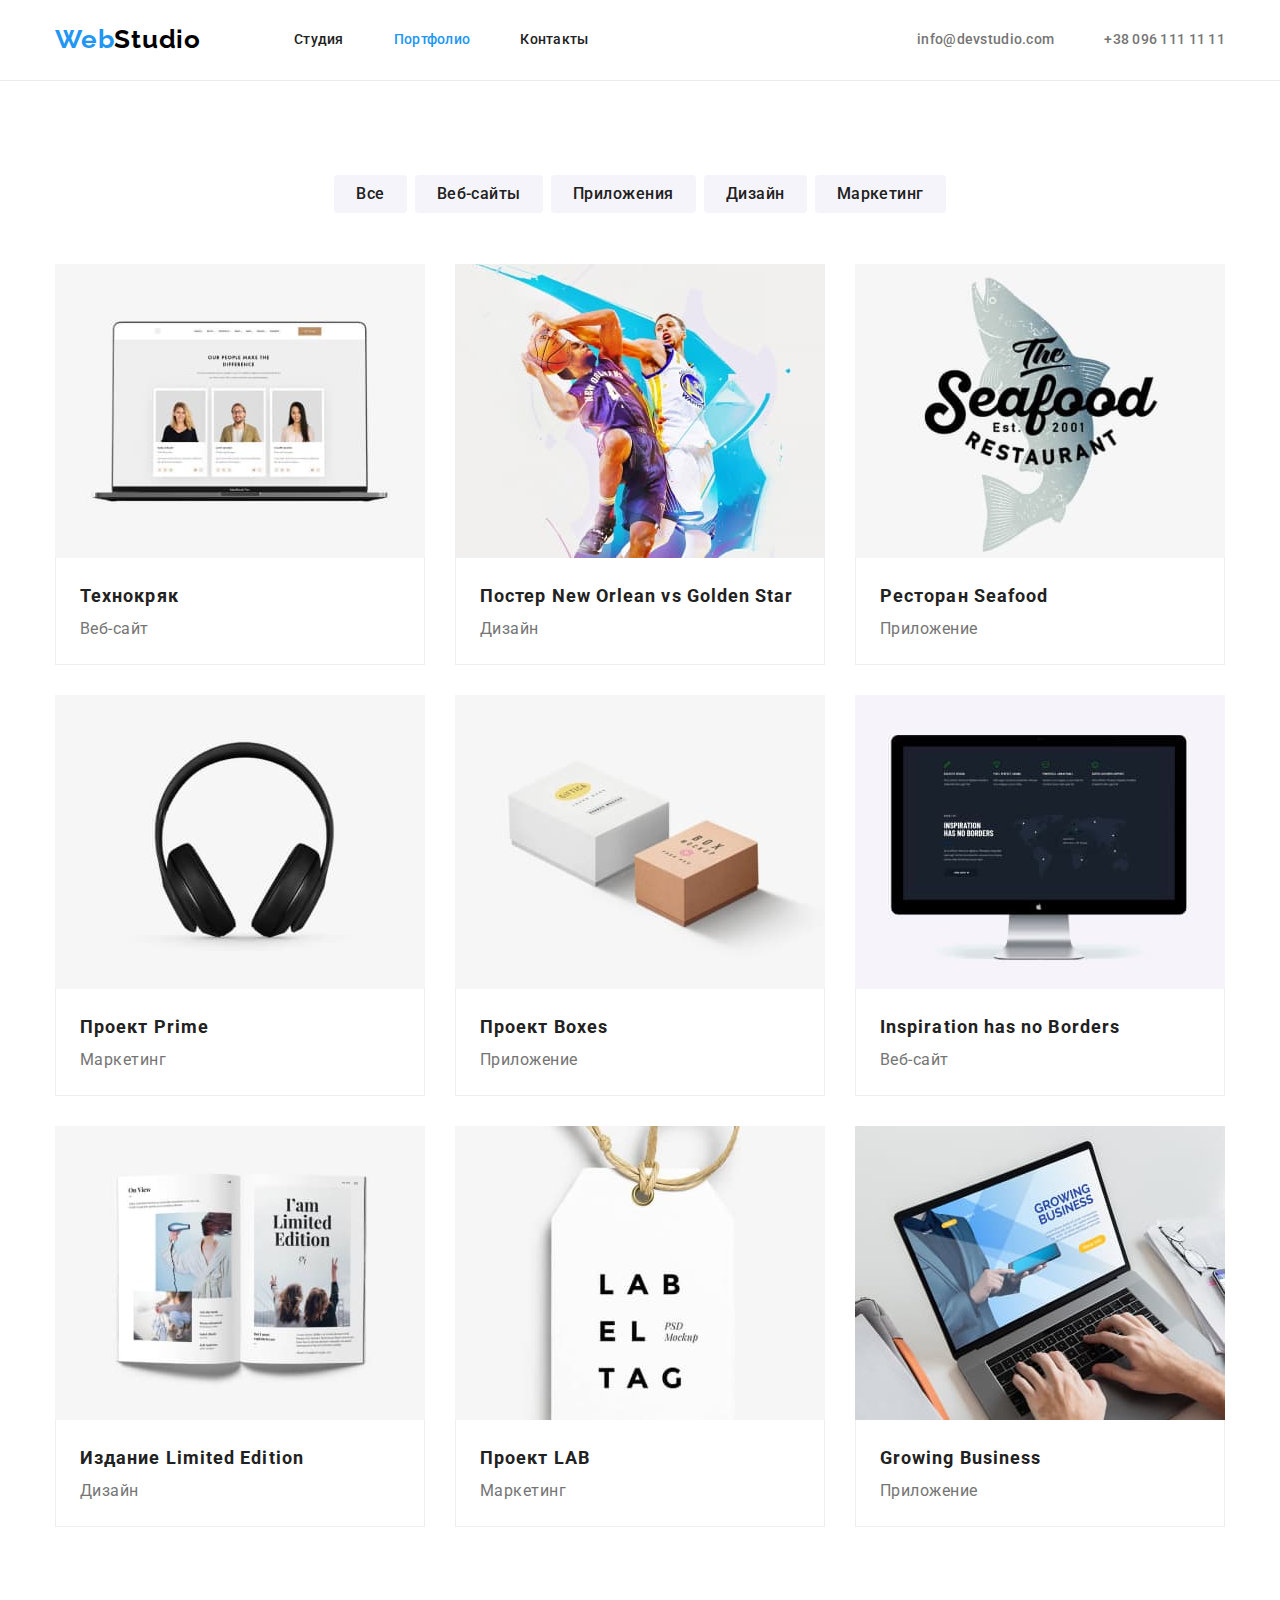
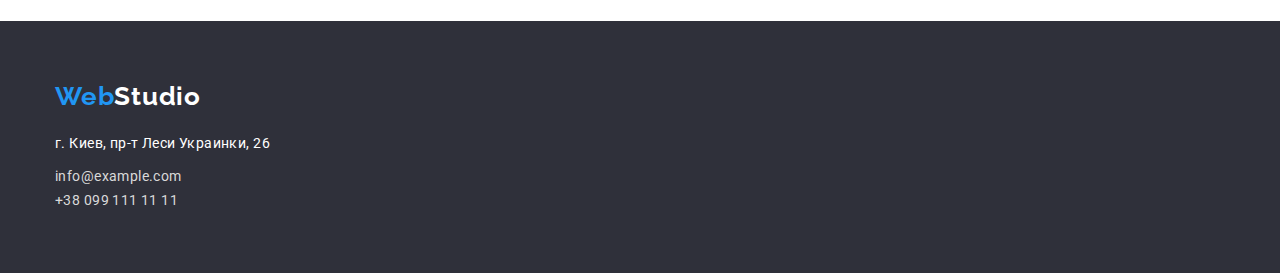
==== portfolio.html @ ee2f9fbc "Виконано дз 3" ====
<!DOCTYPE html>
<html lang="ru">
  <head>
    <meta charset="UTF-8" />
    <meta http-equiv="X-UA-Compatible" content="IE=edge" />
    <meta name="viewport" content="width=device-width, initial-scale=1.0" />
    <title>Портфолио</title>
    <link rel="preconnect" href="https://fonts.googleapis.com" />
    <link rel="preconnect" href="https://fonts.gstatic.com" crossorigin />
    <link
      href="https://fonts.googleapis.com/css2?family=Raleway:wght@700&family=Roboto:wght@400;500;700;900&display=swap"
      rel="stylesheet"
    />
    <link
      rel="stylesheet"
      href="https://cdnjs.cloudflare.com/ajax/libs/modern-normalize/1.0.0/modern-normalize.min.css"
    />
    <link rel="stylesheet" href="./css/styles.css" />
  </head>
  <body>
    <header class="header">
      <div class="container header-container">
        <a href="./index.html" class="logo link"
          >Web<span class="logo-header">Studio</span></a
        >
        <nav class="header-nav">
          <ul class="header-list list">
            <li class="header-item">
              <a href="./index.html" class="header-link link">Студия</a>
            </li>
            <li class="header-item">
              <a href="./portfolio.html" class="header-link link current"
                >Портфолио</a
              >
            </li>
            <li class="header-item">
              <a href="" class="header-link link">Контакты</a>
            </li>
          </ul>
        </nav>
        <ul class="contact list">
          <li class="contact-item">
            <a href="mailto:info@devstudio.com" class="contact-link link"
              >info@devstudio.com</a
            >
          </li>
          <li class="contact-item">
            <a href="tel:+380961111111" class="contact-link link"
              >+38 096 111 11 11</a
            >
          </li>
        </ul>
      </div>
    </header>
    <main>
      <!-- Фильтр -->
      <section class="section portfolio">
        <div class="container">
          <h1 class="visually-hidden">Портфолио</h1>
          <ul class="portfolio-filter list">
            <li><button type="button" class="portfolio-btn">Все</button></li>
            <li>
              <button type="button" class="portfolio-btn">Веб-сайты</button>
            </li>
            <li>
              <button type="button" class="portfolio-btn">Приложения</button>
            </li>
            <li>
              <button type="button" class="portfolio-btn">Дизайн</button>
            </li>
            <li>
              <button type="button" class="portfolio-btn">Маркетинг</button>
            </li>
          </ul>
          <!-- Портфолио -->
          <ul class="portfolio-list list">
            <li class="portfolio-item">
              <a href="" target="_blank" class="portfolio-link link"
                ><img
                  src="./images/progect1.jpg"
                  alt="Открытый веб-сайт на ноутбуке"
                  width="370"
                  height="294"
                />
                <div class="portfolio-item-text">
                  <h2 class="portfolio-title">Технокряк</h2>
                  <p class="portfolio-after-title">Веб-сайт</p>
                </div>
              </a>
            </li>
            <li class="portfolio-item">
              <a href="" target="_blank" class="portfolio-link link"
                ><img
                  src="./images/progect2.jpg"
                  alt="Постер с баскетболистами"
                  width="370"
                  height="294"
                />
                <div class="portfolio-item-text">
                  <h2 class="portfolio-title">
                    Постер New Orlean vs Golden Star
                  </h2>
                  <p class="portfolio-after-title">Дизайн</p>
                </div></a
              >
            </li>
            <li class="portfolio-item">
              <a href="" target="_blank" class="portfolio-link link"
                ><img
                  src="./images/progect3.jpg"
                  alt="Иконка приложения ресторана"
                  width="370"
                  height="294"
                />
                <div class="portfolio-item-text">
                  <h2 class="portfolio-title">Ресторан Seafood</h2>
                  <p class="portfolio-after-title">Приложение</p>
                </div></a
              >
            </li>
            <li class="portfolio-item">
              <a href="" target="_blank" class="portfolio-link link"
                ><img
                  src="./images/progect4.jpg"
                  alt="Наушники"
                  width="370"
                  height="294"
                />
                <div class="portfolio-item-text">
                  <h2 class="portfolio-title">Проект Prime</h2>
                  <p class="portfolio-after-title">Маркетинг</p>
                </div></a
              >
            </li>
            <li class="portfolio-item">
              <a href="" target="_blank" class="portfolio-link link"
                ><img
                  src="./images/progect5.jpg"
                  alt="Две коробки"
                  width="370"
                  height="294"
                />
                <div class="portfolio-item-text">
                  <h2 class="portfolio-title">Проект Boxes</h2>
                  <p class="portfolio-after-title">Приложение</p>
                </div></a
              >
            </li>
            <li class="portfolio-item">
              <a href="" target="_blank" class="portfolio-link link"
                ><img
                  src="./images/progect6.jpg"
                  alt="Открытый веб-сайт на мониторе"
                  width="370"
                  height="294"
                />
                <div class="portfolio-item-text">
                  <h2 class="portfolio-title">Inspiration has no Borders</h2>
                  <p class="portfolio-after-title">Веб-сайт</p>
                </div></a
              >
            </li>
            <li class="portfolio-item">
              <a href="" target="_blank" class="portfolio-link link"
                ><img
                  src="./images/progect7.jpg"
                  alt="Разворот журнала"
                  width="370"
                  height="294"
                />
                <div class="portfolio-item-text">
                  <h2 class="portfolio-title">Издание Limited Edition</h2>
                  <p class="portfolio-after-title">Дизайн</p>
                </div></a
              >
            </li>
            <li class="portfolio-item">
              <a href="" target="_blank" class="portfolio-link link"
                ><img
                  src="./images/progect8.jpg"
                  alt="Бирка"
                  width="370"
                  height="294"
                />
                <div class="portfolio-item-text">
                  <h2 class="portfolio-title">Проект LAB</h2>
                  <p class="portfolio-after-title">Маркетинг</p>
                </div></a
              >
            </li>
            <li class="portfolio-item">
              <a href="" target="_blank" class="portfolio-link link"
                ><img
                  src="./images/progect9.jpg"
                  alt="Работа за ноутбуком"
                  width="370"
                  height="294"
                />
                <div class="portfolio-item-text">
                  <h2 class="portfolio-title">Growing Business</h2>
                  <p class="portfolio-after-title">Приложение</p>
                </div></a
              >
            </li>
          </ul>
        </div>
      </section>
    </main>
    <footer class="footer">
      <div class="footer-container">
        <a href="./index.html" class="logo link"
          >Web<span class="logo-footer">Studio</span></a
        >
        <address>
          <p class="footer-address">г. Киев, пр-т Леси Украинки, 26</p>
          <ul class="footer-list list">
            <li>
              <a href="mailto:info@example.com" class="footer-contact link"
                >info@example.com</a
              >
            </li>
            <li>
              <a href="tel:+380991111111" class="footer-contact link"
                >+38 099 111 11 11</a
              >
            </li>
          </ul>
        </address>
      </div>
    </footer>
  </body>
</html>
---- css/styles.css ----
:root {
  --accent-color: #2196f3;
  --add-accent-color: #188ce8;
  --logo-studio-color: #000000;
  --main-title-color: #ffffff;
  --first-title-color: #212121;
  --second-title-color: #757575;
  --contact-footer-color: #d9d9d9;
  --main-background-color: #ffffff;
  --first-background-color: #e5e5e5;
  --second-background-color: #f5f4fa;
  --accent-background-color: #2f303a;
}

body {
  font-family: "Roboto", sans-serif;
  color: var(--first-title-color);
}

.visually-hidden {
  position: absolute;
  width: 1px;
  height: 1px;
  margin: -1px;
  border: 0;
  padding: 0;
  white-space: nowrap;
  clip-path: inset(100%);
  clip: rect(0 0 0 0);
  overflow: hidden;
}

.list {
  list-style: none;
}

.link {
  text-decoration: none;
}

p,
h1,
h2,
h3,
h4,
h5,
h6 {
  margin: 0;
}

ul {
  margin: 0;
  padding-left: 0;
}

img {
  display: block;
}

.container {
  width: 1200px;
  padding: 0 15px;
  margin: 0 auto;
}

.section {
  padding-top: 94px;
  padding-bottom: 94px;
}

/* ---------------HEADER--------------- */
.header {
  background-color: var(--main-background-color);
  border-bottom: 1px solid #ececec;
}

.header-container {
  display: flex;
  align-items: center;
  padding-top: 24px;
  padding-bottom: 25px;
}

.logo {
  font-family: "Raleway", sans-serif;
  font-weight: 700;
  font-size: 26px;
  line-height: 1.19;
  letter-spacing: 0.03em;
  color: var(--accent-color);
}

.logo-header {
  color: var(--logo-studio-color);
}

.header-nav {
  margin-left: 93px;
}

.header-list {
  display: flex;
}

.header-item:nth-child(-n + 2) {
  margin-right: 50px;
}

.header-link {
  font-weight: 500;
  font-size: 14px;
  line-height: 1.14;
  letter-spacing: 0.02em;
  color: inherit;
}

.header-link:hover,
.header-link:focus {
  color: var(--accent-color);
}

.current {
  color: var(--accent-color);
}

.contact {
  display: flex;
  margin-left: auto;
}

.contact-item:nth-child(-n + 1) {
  margin-right: 50px;
}

.contact-link {
  font-weight: 500;
  font-size: 14px;
  line-height: 1.14;
  letter-spacing: 0.02em;
  color: var(--second-title-color);
}

.contact-link:hover,
.contact-link:focus {
  color: var(--accent-color);
}

/* --------------Баннер---------------- */

.banner {
  background-color: var(--accent-background-color);
  padding-top: 200px;
  padding-bottom: 200px;
}

.banner-title {
  font-weight: 900;
  font-size: 44px;
  line-height: 1.36;
  text-align: center;
  letter-spacing: 0.06em;
  text-transform: uppercase;
  color: var(--main-title-color);
}

.banner-btn {
  font-family: inherit;
  font-weight: 700;
  font-size: 16px;
  line-height: 1.88;
  display: flex;
  align-items: center;
  text-align: center;
  letter-spacing: 0.06em;
  color: var(--main-title-color);
  background-color: var(--accent-color);
  cursor: pointer;
  margin: 30px auto 0;
  min-width: 200px;
  min-height: 50px;
  border-radius: 4px;
  border: none;
  justify-content: center;
}

.banner-btn:hover,
.banner-btn:focus {
  background: var(--add-accent-color);
}

/* --------------Особенности---------------- */

/* .about {
} */

.about-list {
  display: flex;
  justify-content: space-between;
}

.about-list:nth-child (-n + 3) {
  margin-right: 30px;
}

.about-item {
  width: 270px;
}

.about-title {
  font-weight: 700;
  font-size: 14px;
  line-height: 1.14;
  letter-spacing: 0.03em;
  text-transform: uppercase;
}
.about-after-title {
  font-weight: 400;
  font-size: 14px;
  line-height: 1.71;
  letter-spacing: 0.03em;
  color: var(--second-title-color);
}

/* --------------Чем мы занимаемся---------------- */

.what {
  padding-top: 0;
}

.what-title {
  font-weight: 700;
  font-size: 36px;
  line-height: 1.17;
  text-align: center;
  letter-spacing: 0.03em;
  margin-bottom: 50px;
}

.what-list {
  display: flex;
  justify-content: space-between;
}

/* --------------Наша команда---------------- */
.team {
  background-color: var(--second-background-color);
}

.team-title {
  font-weight: 700;
  font-size: 36px;
  line-height: 1.17;
  text-align: center;
  letter-spacing: 0.03em;
  margin-bottom: 50px;
}
.team-list {
  display: flex;
  justify-content: space-between;
}

.team-item {
  background-color: var(--main-background-color);
  box-shadow: 0px 1px 3px rgba(0, 0, 0, 0.12), 0px 1px 1px rgba(0, 0, 0, 0.14),
    0px 2px 1px rgba(0, 0, 0, 0.2);
  border-radius: 0px 0px 4px 4px;
}

.team-item-name {
  font-weight: 500;
  font-size: 16px;
  line-height: 1.19;
  text-align: center;
  letter-spacing: 0.03em;
  margin-top: 30px;
}
.team-item-job {
  font-weight: 400;
  font-size: 16px;
  line-height: 1.19;
  text-align: center;
  letter-spacing: 0.03em;
  color: var(--second-title-color);
  margin-top: 10px;
  margin-bottom: 30px;
}

/* --------------Portfolio---------------- */

.portfolio-filter {
  background-color: var(--main-background-color);
  display: flex;
  justify-content: center;
  margin-bottom: 51px;
  gap: 8px;
}

.portfolio-btn {
  font-family: inherit;
  font-weight: 500;
  font-size: 16px;
  line-height: 1.62;
  text-align: center;
  letter-spacing: 0.03em;
  color: inherit;
  background: var(--second-background-color);
  cursor: pointer;
  border-radius: 4px;
  border: transparent;
  padding: 6px 22px;
}

.portfolio-btn:hover,
.portfolio-btn:focus {
  color: var(--main-title-color);
  background-color: var(--accent-color);
}

.portfolio-list {
  display: flex;
  flex-wrap: wrap;
  gap: 30px;
}

.portfolio-item {
  background-color: var(--main-background-color);
  box-sizing: border-box;
  width: calc((100% - 60px) / 3);
}

.portfolio-item-text {
  border: 1px solid #eeeeee;
  border-top: none;
  padding: 20px 24px;
  min-width: 370px;
}

.portfolio-link {
}

.portfolio-title {
  font-weight: 700;
  font-size: 18px;
  line-height: 2;
  letter-spacing: 0.06em;
  color: var(--first-title-color);
  min-height: 36px;
}

.portfolio-after-title {
  font-weight: 400;
  font-size: 16px;
  line-height: 1.88;
  letter-spacing: 0.03em;
  color: var(--second-title-color);
  min-height: 30px;
}

/* --------------Footer---------------- */

.footer {
  background-color: var(--accent-background-color);
}

.footer-container {
  width: 1200px;
  padding: 60px 15px;
  margin: 0 auto;
}

.logo-footer {
  font-family: "Raleway";
  font-style: normal;
  font-weight: 700;
  font-size: 26px;
  line-height: 1.19;
  letter-spacing: 0.03em;
  color: var(--main-title-color);
  display: inline-block;
  margin-bottom: 20px;
}
.footer-address {
  font-style: normal;
  font-weight: 400;
  font-size: 14px;
  line-height: 1.71;
  letter-spacing: 0.03em;
  color: var(--main-title-color);
  margin-bottom: 9px;
}
.footer-list:nth-child(1) {
  margin-bottom: 6px;
}

.footer-contact {
  font-style: normal;
  font-weight: 400;
  font-size: 14px;
  line-height: 1.71;
  letter-spacing: 0.03em;
  color: var(--contact-footer-color);
}

.footer-contact:hover,
.footer-contact:focus {
  color: var(--accent-color);
}
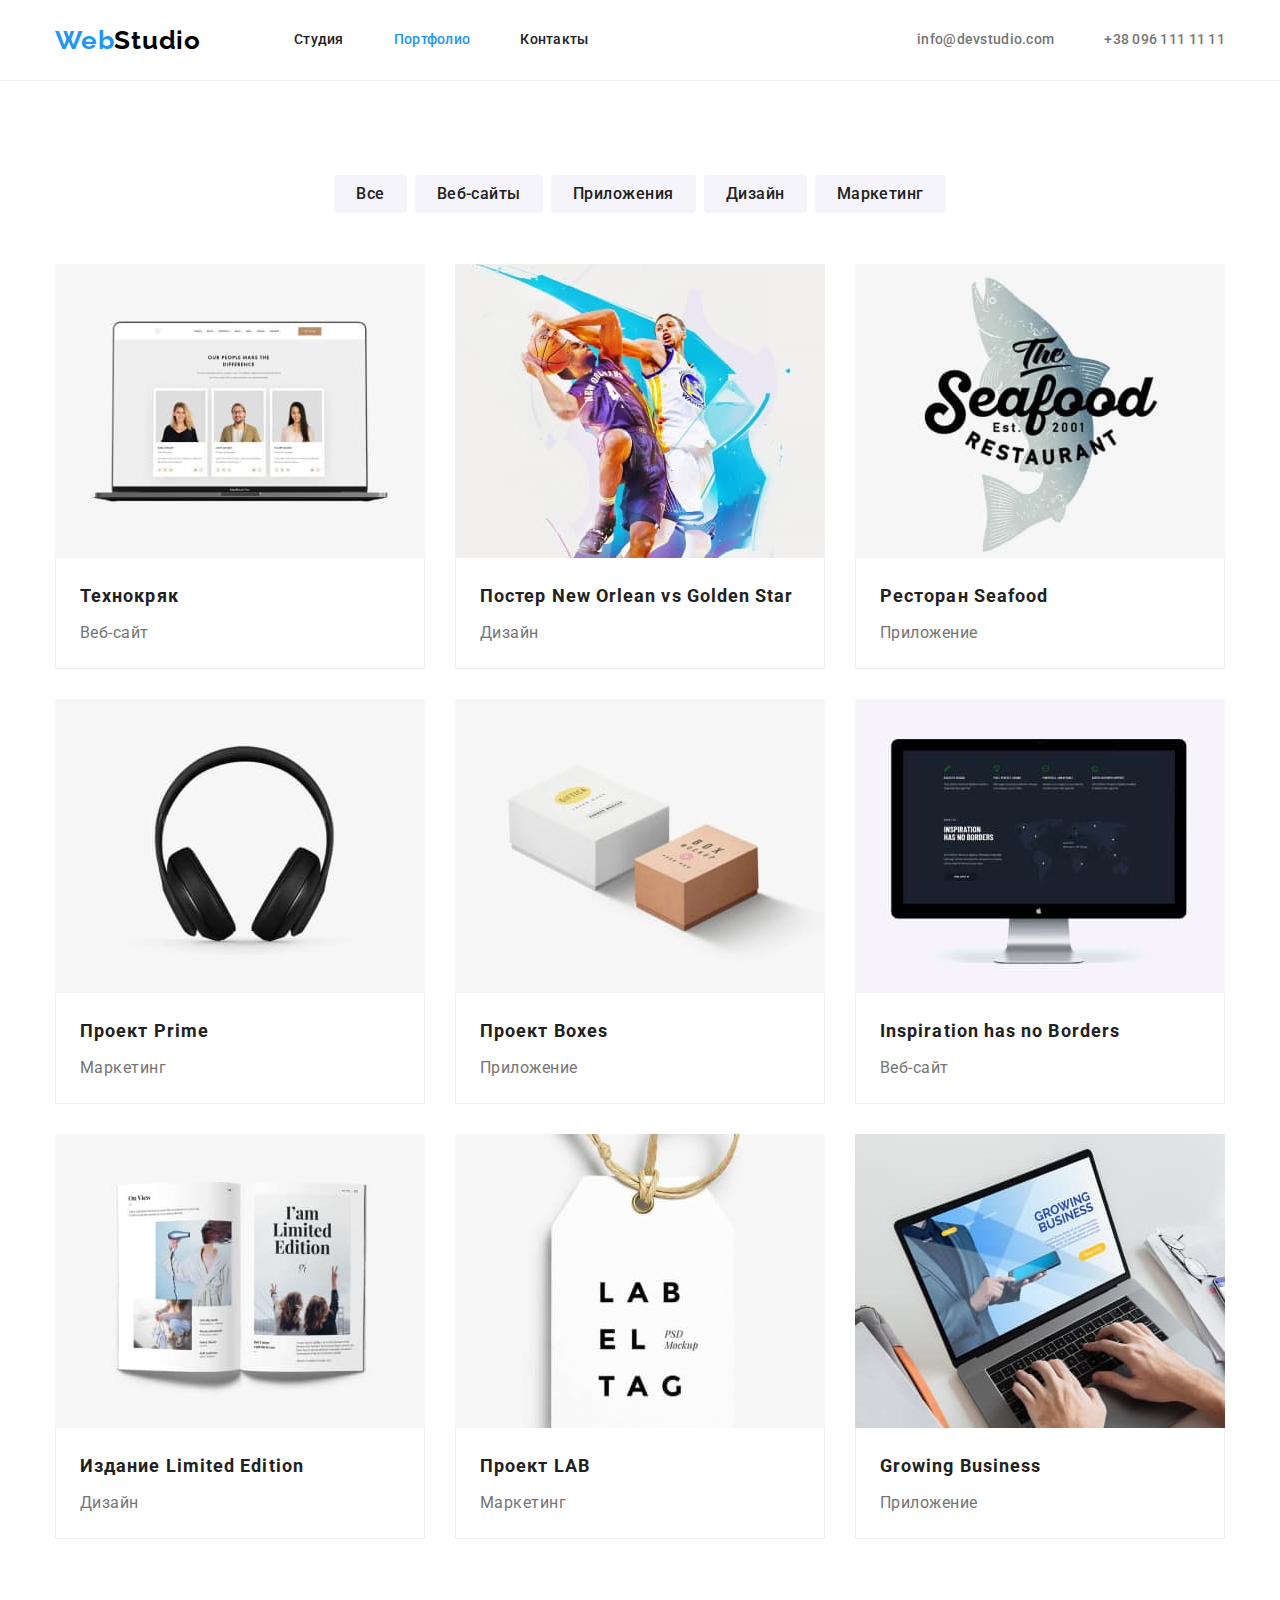
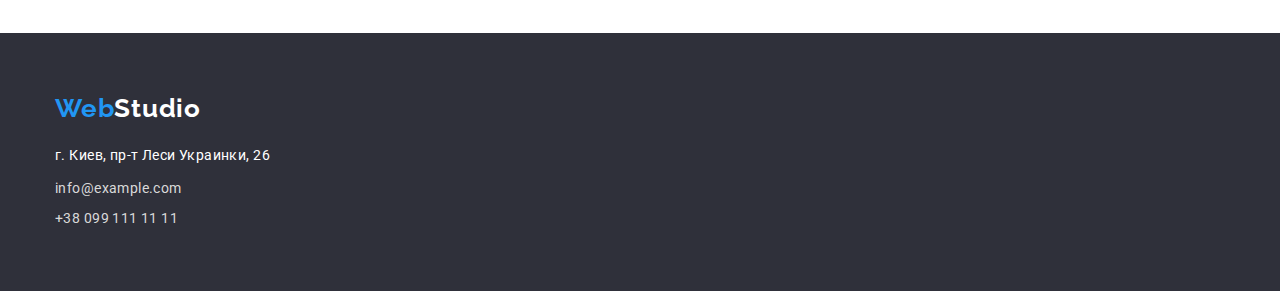
==== commit 2149d313: "3 дз після доопрацювання" ====
--- a/portfolio.html
+++ b/portfolio.html
@@ -207,15 +207,17 @@
       </section>
     </main>
     <footer class="footer">
-      <div class="footer-container">
-        <a href="./index.html" class="logo link"
+      <div class="container">
+        <a href="./index.html" class="logo link footer-link"
           >Web<span class="logo-footer">Studio</span></a
         >
         <address>
           <p class="footer-address">г. Киев, пр-т Леси Украинки, 26</p>
           <ul class="footer-list list">
             <li>
-              <a href="mailto:info@example.com" class="footer-contact link"
+              <a
+                href="mailto:info@example.com"
+                class="footer-contact footer-mail link"
                 >info@example.com</a
               >
             </li>
--- a/css/styles.css
+++ b/css/styles.css
@@ -77,8 +77,6 @@
 .header-container {
   display: flex;
   align-items: center;
-  padding-top: 24px;
-  padding-bottom: 25px;
 }
 
 .logo {
@@ -112,6 +110,8 @@
   line-height: 1.14;
   letter-spacing: 0.02em;
   color: inherit;
+  display: inline-block;
+  padding: 32px 0;
 }
 
 .header-link:hover,
@@ -138,6 +138,8 @@
   line-height: 1.14;
   letter-spacing: 0.02em;
   color: var(--second-title-color);
+  display: inline-block;
+  padding: 32px 0;
 }
 
 .contact-link:hover,
@@ -190,9 +192,6 @@
 
 /* --------------Особенности---------------- */
 
-/* .about {
-} */
-
 .about-list {
   display: flex;
   justify-content: space-between;
@@ -212,6 +211,7 @@
   line-height: 1.14;
   letter-spacing: 0.03em;
   text-transform: uppercase;
+  margin-bottom: 10px;
 }
 .about-after-title {
   font-weight: 400;
@@ -266,13 +266,17 @@
   border-radius: 0px 0px 4px 4px;
 }
 
+.team-item-text {
+  padding: 30px 0;
+}
+
 .team-item-name {
   font-weight: 500;
   font-size: 16px;
   line-height: 1.19;
   text-align: center;
   letter-spacing: 0.03em;
-  margin-top: 30px;
+  margin-bottom: 10px;
 }
 .team-item-job {
   font-weight: 400;
@@ -281,8 +285,6 @@
   text-align: center;
   letter-spacing: 0.03em;
   color: var(--second-title-color);
-  margin-top: 10px;
-  margin-bottom: 30px;
 }
 
 /* --------------Portfolio---------------- */
@@ -324,7 +326,6 @@
 
 .portfolio-item {
   background-color: var(--main-background-color);
-  box-sizing: border-box;
   width: calc((100% - 60px) / 3);
 }
 
@@ -332,7 +333,6 @@
   border: 1px solid #eeeeee;
   border-top: none;
   padding: 20px 24px;
-  min-width: 370px;
 }
 
 .portfolio-link {
@@ -345,6 +345,7 @@
   letter-spacing: 0.06em;
   color: var(--first-title-color);
   min-height: 36px;
+  margin-bottom: 4px;
 }
 
 .portfolio-after-title {
@@ -360,12 +361,12 @@
 
 .footer {
   background-color: var(--accent-background-color);
-}
-
-.footer-container {
-  width: 1200px;
   padding: 60px 15px;
-  margin: 0 auto;
+}
+
+.footer-link {
+  display: inline-block;
+  margin-bottom: 20px;
 }
 
 .logo-footer {
@@ -376,9 +377,8 @@
   line-height: 1.19;
   letter-spacing: 0.03em;
   color: var(--main-title-color);
-  display: inline-block;
-  margin-bottom: 20px;
-}
+}
+
 .footer-address {
   font-style: normal;
   font-weight: 400;
@@ -388,9 +388,6 @@
   color: var(--main-title-color);
   margin-bottom: 9px;
 }
-.footer-list:nth-child(1) {
-  margin-bottom: 6px;
-}
 
 .footer-contact {
   font-style: normal;
@@ -399,9 +396,14 @@
   line-height: 1.71;
   letter-spacing: 0.03em;
   color: var(--contact-footer-color);
+  display: inline-block;
 }
 
 .footer-contact:hover,
 .footer-contact:focus {
   color: var(--accent-color);
 }
+
+.footer-mail {
+  margin-bottom: 6px;
+}
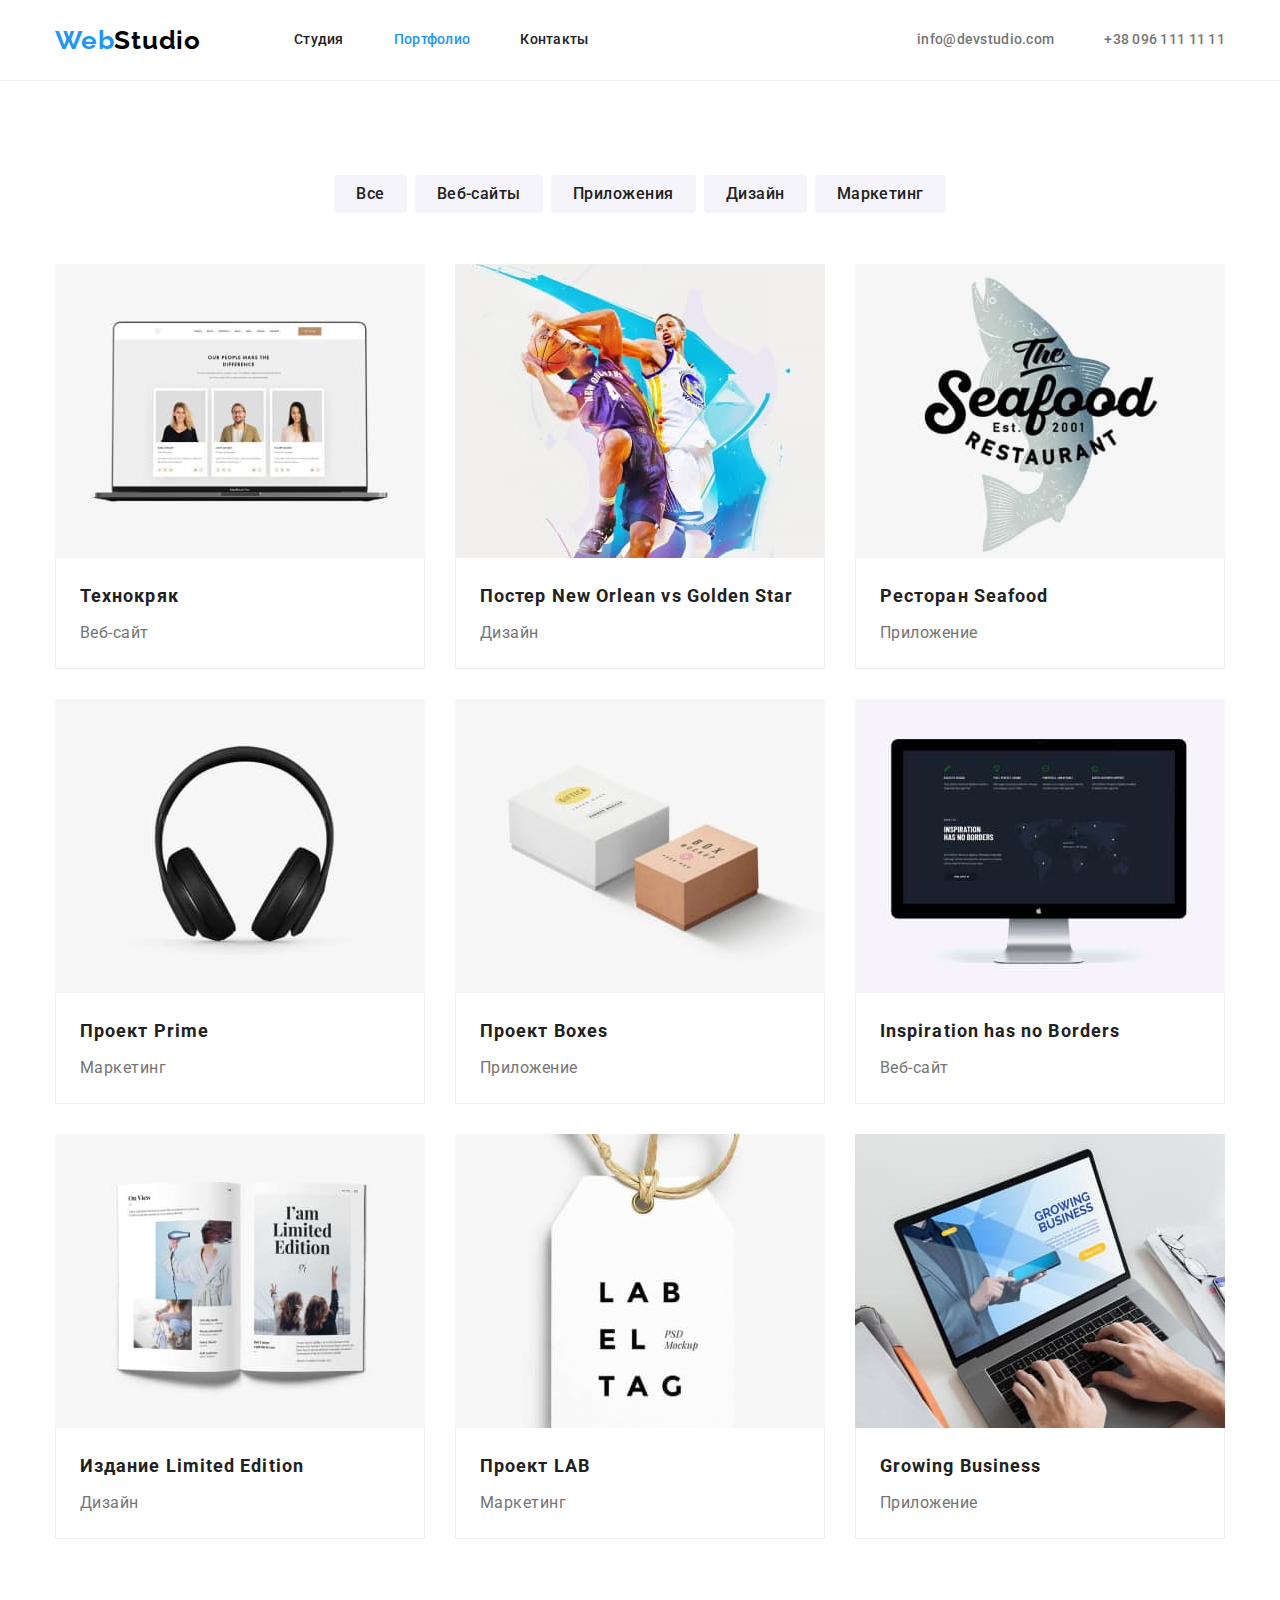
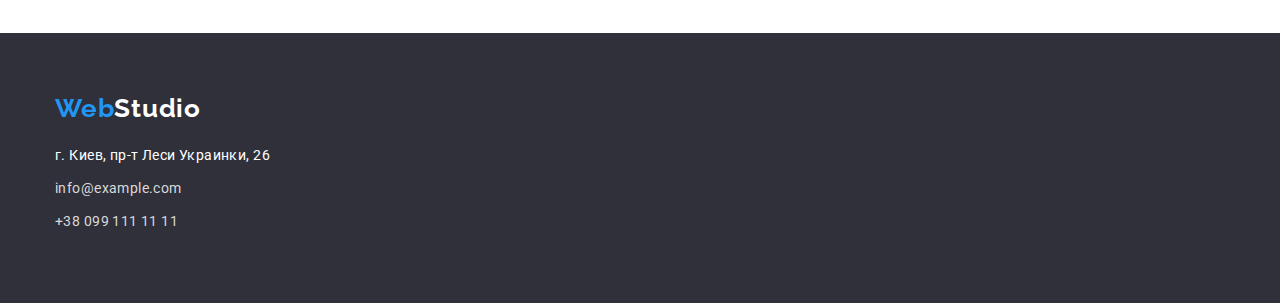
==== commit bc9b0497: "Виконане ДЗ" ====
--- a/portfolio.html
+++ b/portfolio.html
@@ -214,14 +214,12 @@
         <address>
           <p class="footer-address">г. Киев, пр-т Леси Украинки, 26</p>
           <ul class="footer-list list">
-            <li>
-              <a
-                href="mailto:info@example.com"
-                class="footer-contact footer-mail link"
+            <li class="footer-item">
+              <a href="mailto:info@example.com" class="footer-contact link"
                 >info@example.com</a
               >
             </li>
-            <li>
+            <li class="footer-item">
               <a href="tel:+380991111111" class="footer-contact link"
                 >+38 099 111 11 11</a
               >
--- a/css/styles.css
+++ b/css/styles.css
@@ -361,7 +361,7 @@
 
 .footer {
   background-color: var(--accent-background-color);
-  padding: 60px 15px;
+  padding: 60px 0;
 }
 
 .footer-link {
@@ -389,6 +389,10 @@
   margin-bottom: 9px;
 }
 
+.footer-item {
+  margin-bottom: 9px;
+}
+
 .footer-contact {
   font-style: normal;
   font-weight: 400;
@@ -403,7 +407,3 @@
 .footer-contact:focus {
   color: var(--accent-color);
 }
-
-.footer-mail {
-  margin-bottom: 6px;
-}
